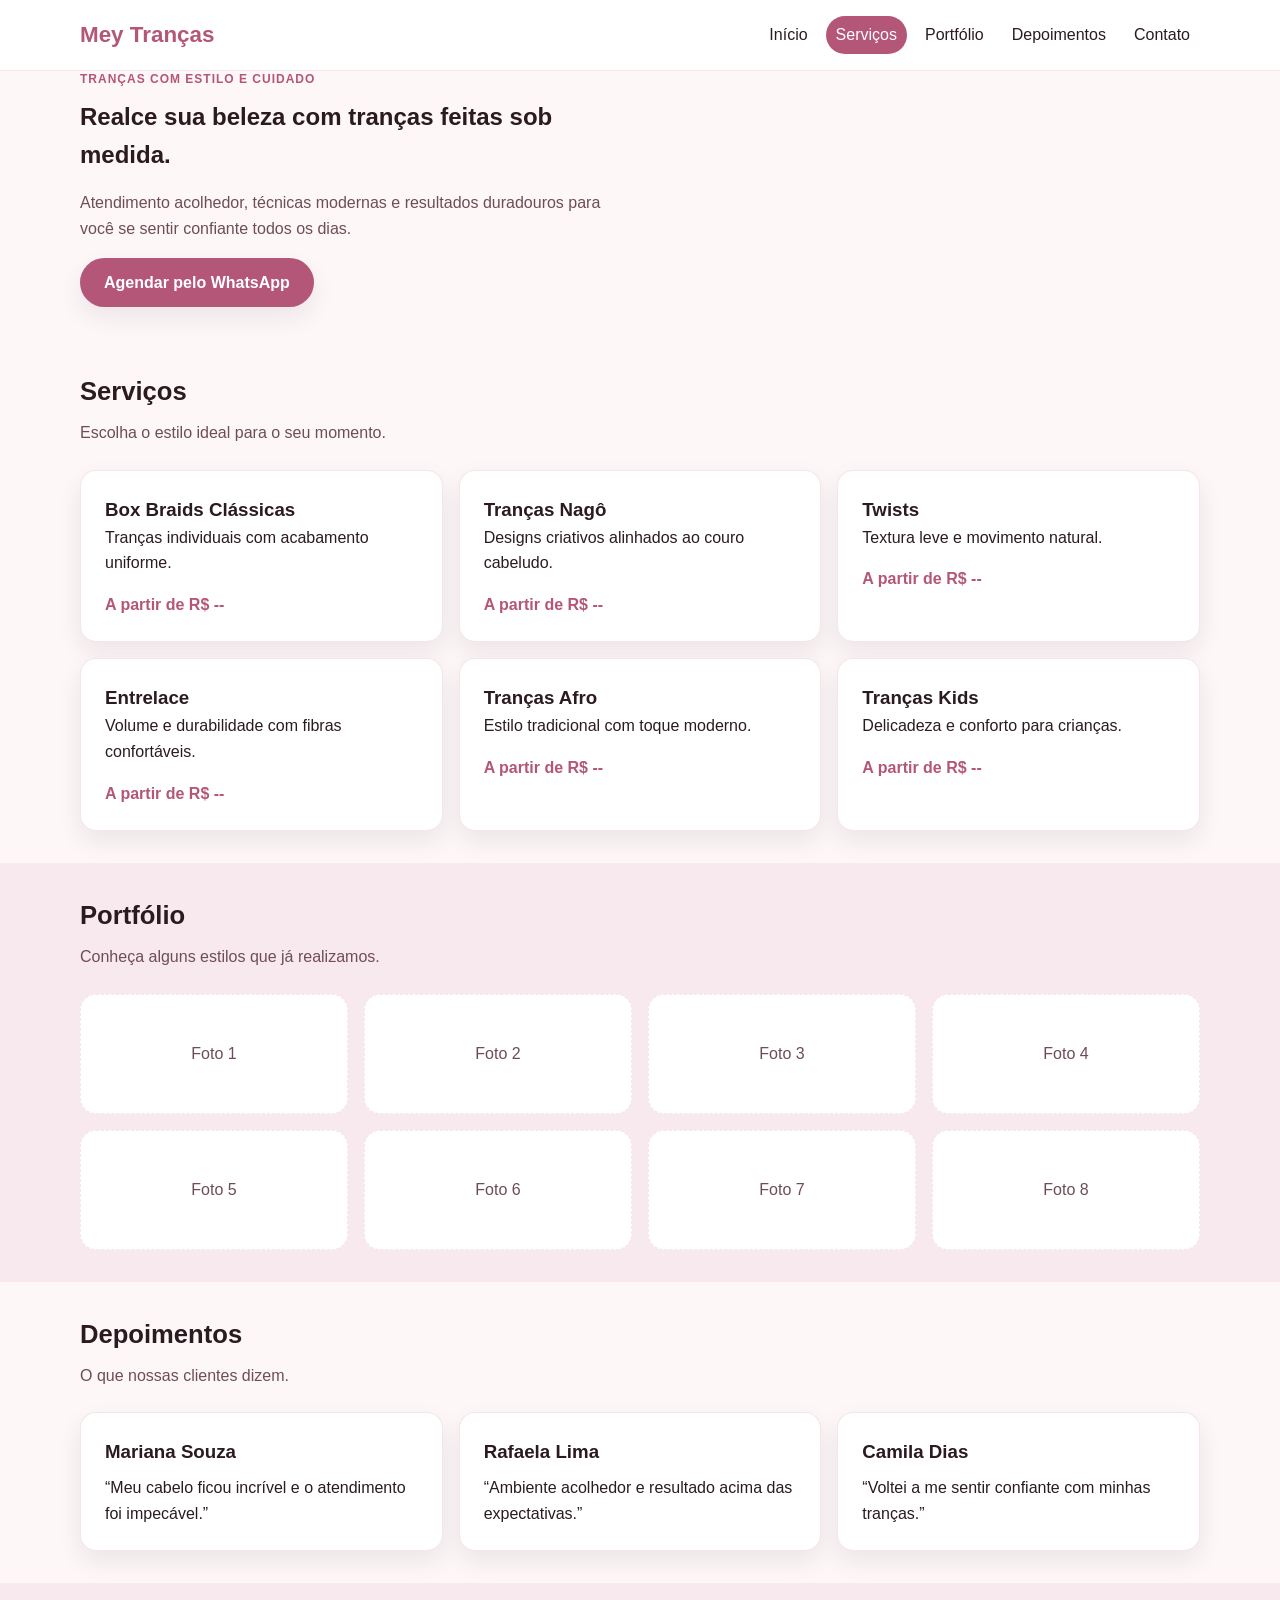
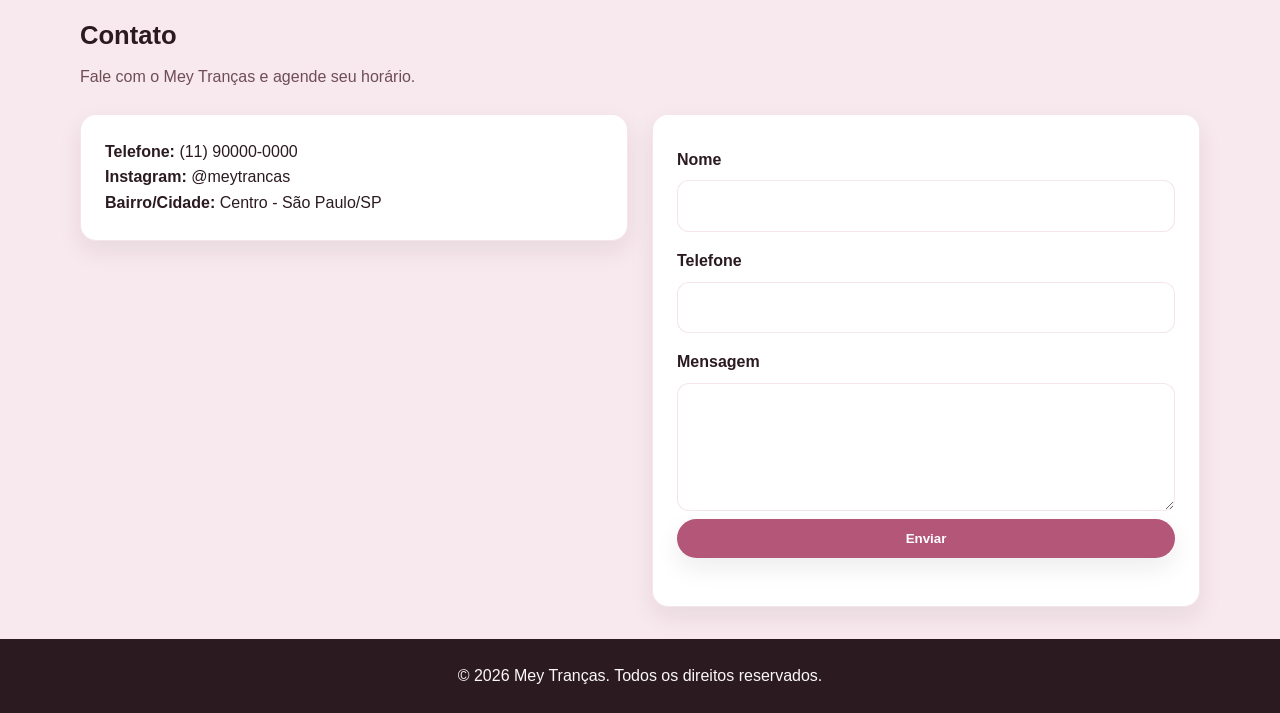
==== index.html @ cea579af "Rebuild Mey Tranças offline site structure" ====
<!DOCTYPE html>
<html lang="pt-BR">
<head>
  <meta charset="UTF-8" />
  <meta name="viewport" content="width=device-width, initial-scale=1" />
  <title>Mey Tranças | Site Institucional</title>
  <meta
    name="description"
    content="Mey Tranças - salão especializado em tranças com serviços, portfólio e contato."
  />
  <link rel="stylesheet" href="css/style.css" />
</head>
<body>
  <!-- Cabeçalho fixo com navegação principal -->
  <header class="site-header" id="topo">
    <div class="container header-content">
      <a class="logo" href="#inicio" aria-label="Mey Tranças, voltar para o início">
        Mey Tranças
      </a>
      <nav class="main-nav" aria-label="Menu principal">
        <a href="#inicio" class="nav-link">Início</a>
        <a href="#servicos" class="nav-link">Serviços</a>
        <a href="#portfolio" class="nav-link">Portfólio</a>
        <a href="#depoimentos" class="nav-link">Depoimentos</a>
        <a href="#contato" class="nav-link">Contato</a>
      </nav>
    </div>
  </header>

  <main>
    <!-- Seção hero -->
    <section id="inicio" class="section hero" aria-labelledby="titulo-hero">
      <div class="container hero-content">
        <div>
          <p class="eyebrow">Tranças com estilo e cuidado</p>
          <h1 id="titulo-hero">Realce sua beleza com tranças feitas sob medida.</h1>
          <p class="hero-text">
            Atendimento acolhedor, técnicas modernas e resultados duradouros para você se
            sentir confiante todos os dias.
          </p>
          <a class="button" href="#">Agendar pelo WhatsApp</a>
        </div>
      </div>
    </section>

    <!-- Seção serviços -->
    <section id="servicos" class="section" aria-labelledby="titulo-servicos">
      <div class="container">
        <header class="section-header">
          <h2 id="titulo-servicos">Serviços</h2>
          <p>Escolha o estilo ideal para o seu momento.</p>
        </header>
        <div class="grid cards-grid">
          <article class="card">
            <h3>Box Braids Clássicas</h3>
            <p>Tranças individuais com acabamento uniforme.</p>
            <span class="price">A partir de R$ --</span>
          </article>
          <article class="card">
            <h3>Tranças Nagô</h3>
            <p>Designs criativos alinhados ao couro cabeludo.</p>
            <span class="price">A partir de R$ --</span>
          </article>
          <article class="card">
            <h3>Twists</h3>
            <p>Textura leve e movimento natural.</p>
            <span class="price">A partir de R$ --</span>
          </article>
          <article class="card">
            <h3>Entrelace</h3>
            <p>Volume e durabilidade com fibras confortáveis.</p>
            <span class="price">A partir de R$ --</span>
          </article>
          <article class="card">
            <h3>Tranças Afro</h3>
            <p>Estilo tradicional com toque moderno.</p>
            <span class="price">A partir de R$ --</span>
          </article>
          <article class="card">
            <h3>Tranças Kids</h3>
            <p>Delicadeza e conforto para crianças.</p>
            <span class="price">A partir de R$ --</span>
          </article>
        </div>
      </div>
    </section>

    <!-- Seção portfólio -->
    <section id="portfolio" class="section section-alt" aria-labelledby="titulo-portfolio">
      <div class="container">
        <header class="section-header">
          <h2 id="titulo-portfolio">Portfólio</h2>
          <p>Conheça alguns estilos que já realizamos.</p>
        </header>
        <div class="grid portfolio-grid" aria-label="Galeria de trabalhos">
          <div class="portfolio-item">Foto 1</div>
          <div class="portfolio-item">Foto 2</div>
          <div class="portfolio-item">Foto 3</div>
          <div class="portfolio-item">Foto 4</div>
          <div class="portfolio-item">Foto 5</div>
          <div class="portfolio-item">Foto 6</div>
          <div class="portfolio-item">Foto 7</div>
          <div class="portfolio-item">Foto 8</div>
        </div>
      </div>
    </section>

    <!-- Seção depoimentos -->
    <section id="depoimentos" class="section" aria-labelledby="titulo-depoimentos">
      <div class="container">
        <header class="section-header">
          <h2 id="titulo-depoimentos">Depoimentos</h2>
          <p>O que nossas clientes dizem.</p>
        </header>
        <div class="grid testimonials-grid">
          <article class="card testimonial">
            <h3>Mariana Souza</h3>
            <p>“Meu cabelo ficou incrível e o atendimento foi impecável.”</p>
          </article>
          <article class="card testimonial">
            <h3>Rafaela Lima</h3>
            <p>“Ambiente acolhedor e resultado acima das expectativas.”</p>
          </article>
          <article class="card testimonial">
            <h3>Camila Dias</h3>
            <p>“Voltei a me sentir confiante com minhas tranças.”</p>
          </article>
        </div>
      </div>
    </section>

    <!-- Seção contato -->
    <section id="contato" class="section section-alt" aria-labelledby="titulo-contato">
      <div class="container">
        <header class="section-header">
          <h2 id="titulo-contato">Contato</h2>
          <p>Fale com o Mey Tranças e agende seu horário.</p>
        </header>
        <div class="contact-grid">
          <div class="contact-info">
            <p><strong>Telefone:</strong> (11) 90000-0000</p>
            <p><strong>Instagram:</strong> @meytrancas</p>
            <p><strong>Bairro/Cidade:</strong> Centro - São Paulo/SP</p>
          </div>
          <form class="contact-form" id="form-contato" novalidate>
            <label for="nome">Nome</label>
            <input type="text" id="nome" name="nome" required />

            <label for="telefone">Telefone</label>
            <input type="tel" id="telefone" name="telefone" required />

            <label for="mensagem">Mensagem</label>
            <textarea id="mensagem" name="mensagem" rows="4" required></textarea>

            <button class="button" type="submit">Enviar</button>
            <p class="form-feedback" id="mensagem-feedback" role="status" aria-live="polite"></p>
          </form>
        </div>
      </div>
    </section>
  </main>

  <!-- Rodapé -->
  <footer class="site-footer">
    <div class="container footer-content">
      <p>&copy; <span id="ano-atual"></span> Mey Tranças. Todos os direitos reservados.</p>
    </div>
  </footer>

  <script src="js/script.js"></script>
</body>
</html>
---- css/style.css ----
/*
  Estilos do site Mey Tranças.
  Base mobile-first, leve e fácil de manter.
*/
:root {
  --color-bg: #fdf7f8;
  --color-surface: #ffffff;
  --color-text: #2b1b20;
  --color-muted: #6e4d57;
  --color-accent: #b45678;
  --color-border: rgba(180, 86, 120, 0.15);
  --shadow-soft: 0 10px 24px rgba(43, 27, 32, 0.08);
  --radius: 16px;
  --space-1: 8px;
  --space-2: 16px;
  --space-3: 24px;
  --space-4: 32px;
}

* {
  box-sizing: border-box;
  margin: 0;
  padding: 0;
}

body {
  font-family: "Segoe UI", "Helvetica Neue", Arial, sans-serif;
  background: var(--color-bg);
  color: var(--color-text);
  line-height: 1.6;
}

a {
  color: inherit;
  text-decoration: none;
}

.container {
  width: min(1120px, 90%);
  margin: 0 auto;
}

.section {
  padding: var(--space-4) 0;
}

.section-alt {
  background: #f8e9ee;
}

.section-header {
  margin-bottom: var(--space-3);
}

.section-header h2 {
  font-size: 1.6rem;
  margin-bottom: var(--space-1);
}

.section-header p {
  color: var(--color-muted);
}

.site-header {
  position: fixed;
  top: 0;
  width: 100%;
  background: var(--color-surface);
  border-bottom: 1px solid var(--color-border);
  z-index: 10;
}

.header-content {
  display: flex;
  flex-direction: column;
  gap: var(--space-2);
  padding: var(--space-2) 0;
}

.logo {
  font-size: 1.4rem;
  font-weight: 700;
  color: var(--color-accent);
}

.main-nav {
  display: flex;
  flex-wrap: wrap;
  gap: var(--space-1);
}

.nav-link {
  padding: 6px 10px;
  border-radius: 999px;
  transition: background 0.2s ease, color 0.2s ease;
}

.nav-link:hover,
.nav-link:focus {
  background: var(--color-accent);
  color: #fff;
  outline: none;
}

.nav-link.active {
  background: var(--color-accent);
  color: #fff;
}

.hero {
  padding-top: calc(var(--space-4) * 2.2);
}

.hero-content {
  display: grid;
  gap: var(--space-3);
}

.eyebrow {
  text-transform: uppercase;
  font-weight: 600;
  letter-spacing: 1px;
  font-size: 0.75rem;
  color: var(--color-accent);
  margin-bottom: var(--space-1);
}

.hero-text {
  color: var(--color-muted);
  margin: var(--space-2) 0;
}

.button {
  display: inline-flex;
  align-items: center;
  justify-content: center;
  padding: 12px 24px;
  border-radius: 999px;
  background: var(--color-accent);
  color: #fff;
  font-weight: 600;
  border: none;
  cursor: pointer;
  box-shadow: var(--shadow-soft);
  transition: transform 0.2s ease, box-shadow 0.2s ease;
}

.button:hover,
.button:focus {
  transform: translateY(-2px);
  outline: none;
}

.grid {
  display: grid;
  gap: var(--space-2);
}

.cards-grid {
  grid-template-columns: 1fr;
}

.card {
  background: var(--color-surface);
  border-radius: var(--radius);
  padding: var(--space-3);
  box-shadow: var(--shadow-soft);
  border: 1px solid var(--color-border);
}

.price {
  display: inline-block;
  margin-top: var(--space-2);
  font-weight: 600;
  color: var(--color-accent);
}

.portfolio-grid {
  grid-template-columns: 1fr 1fr;
}

.portfolio-item {
  background: var(--color-surface);
  border-radius: var(--radius);
  padding: var(--space-3);
  border: 1px dashed var(--color-border);
  text-align: center;
  color: var(--color-muted);
  min-height: 120px;
  display: flex;
  align-items: center;
  justify-content: center;
}

.testimonials-grid {
  grid-template-columns: 1fr;
}

.testimonial h3 {
  margin-bottom: var(--space-1);
}

.contact-grid {
  display: grid;
  gap: var(--space-3);
}

.contact-info {
  background: var(--color-surface);
  border-radius: var(--radius);
  padding: var(--space-3);
  box-shadow: var(--shadow-soft);
  border: 1px solid var(--color-border);
}

.contact-form {
  display: grid;
  gap: var(--space-1);
  background: var(--color-surface);
  border-radius: var(--radius);
  padding: var(--space-3);
  box-shadow: var(--shadow-soft);
  border: 1px solid var(--color-border);
}

.contact-form label {
  font-weight: 600;
  margin-top: var(--space-1);
}

.contact-form input,
.contact-form textarea {
  padding: 12px;
  border-radius: 12px;
  border: 1px solid var(--color-border);
  font: inherit;
}

.contact-form input:focus,
.contact-form textarea:focus {
  outline: 2px solid rgba(180, 86, 120, 0.4);
  border-color: var(--color-accent);
}

.form-feedback {
  margin-top: var(--space-2);
  color: var(--color-accent);
  font-weight: 600;
}

.site-footer {
  background: #2b1b20;
  color: #fdf7f8;
  padding: var(--space-3) 0;
}

.footer-content {
  text-align: center;
}

@media (min-width: 720px) {
  .header-content {
    flex-direction: row;
    align-items: center;
    justify-content: space-between;
  }

  .cards-grid {
    grid-template-columns: repeat(2, 1fr);
  }

  .portfolio-grid {
    grid-template-columns: repeat(4, 1fr);
  }

  .testimonials-grid {
    grid-template-columns: repeat(3, 1fr);
  }

  .contact-grid {
    grid-template-columns: 1fr 1fr;
    align-items: start;
  }
}

@media (min-width: 1024px) {
  .cards-grid {
    grid-template-columns: repeat(3, 1fr);
  }

  .hero-content {
    grid-template-columns: repeat(2, 1fr);
    align-items: center;
  }
}
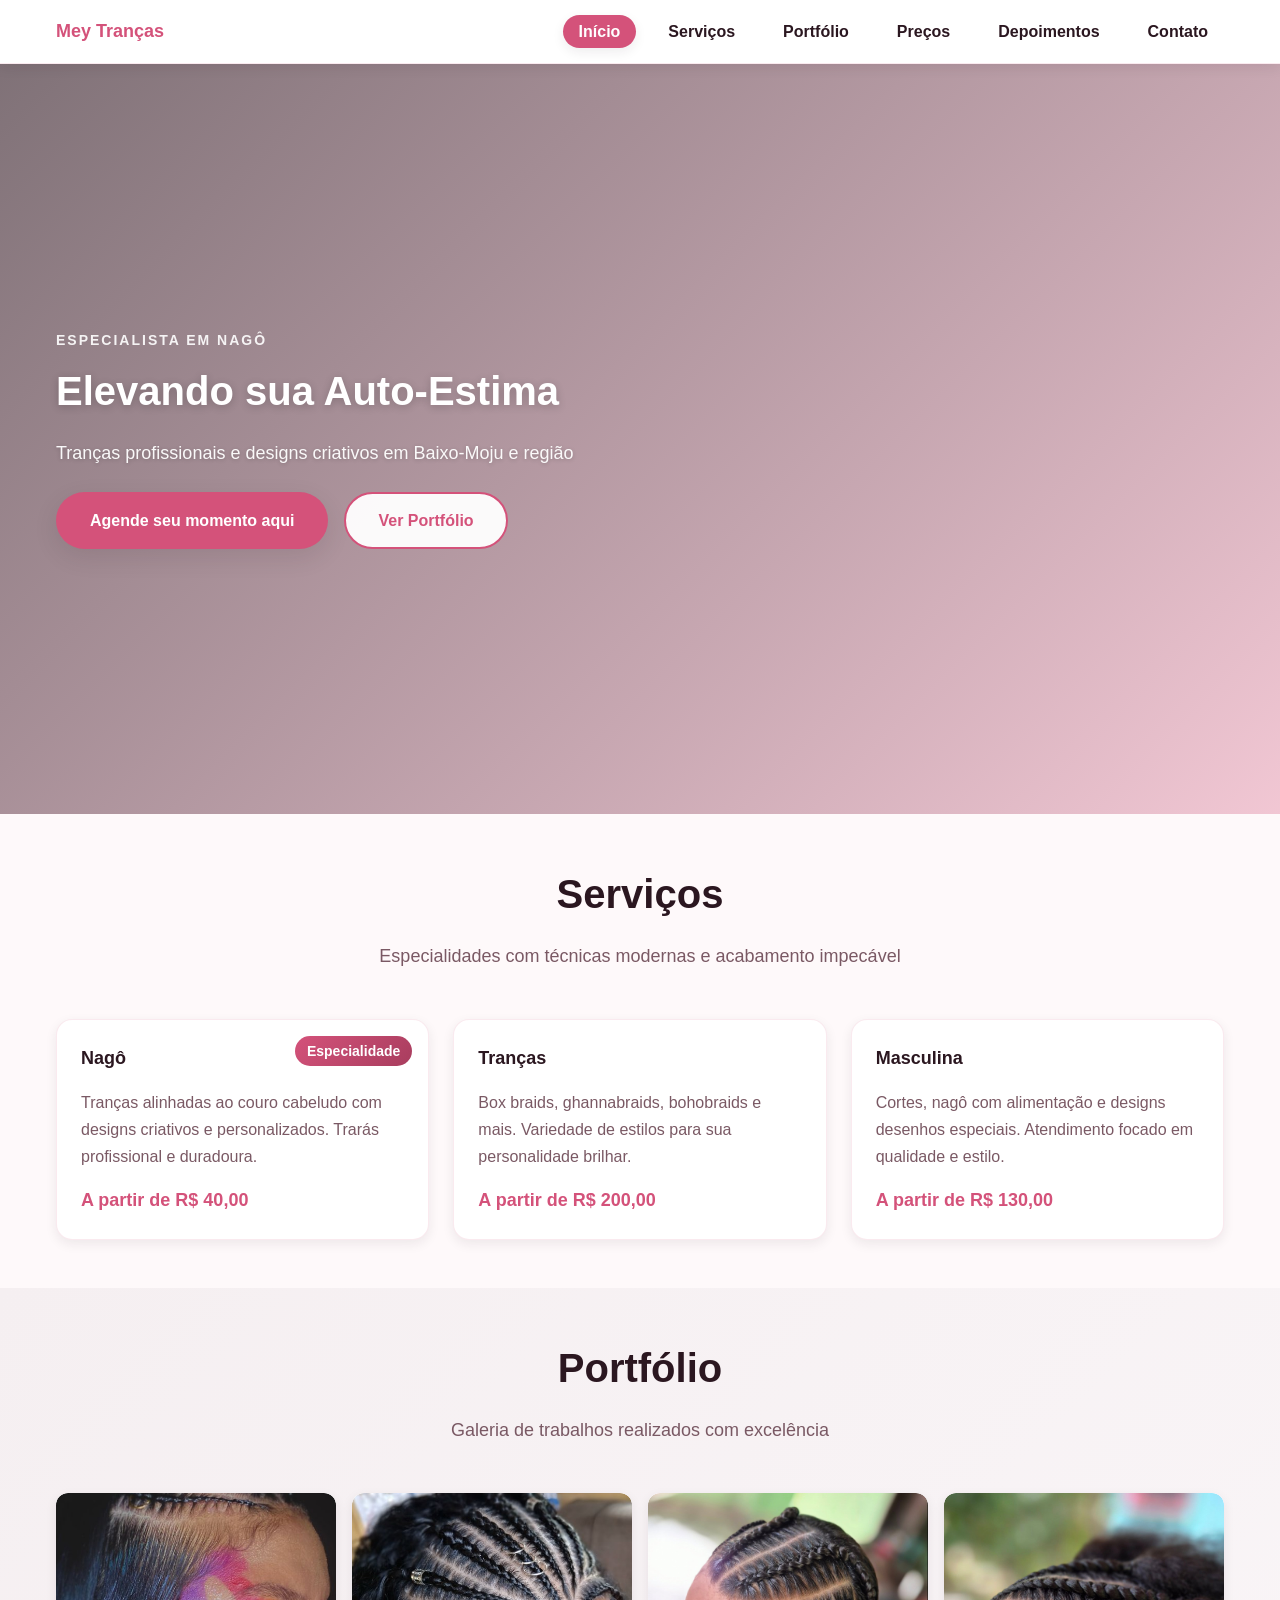
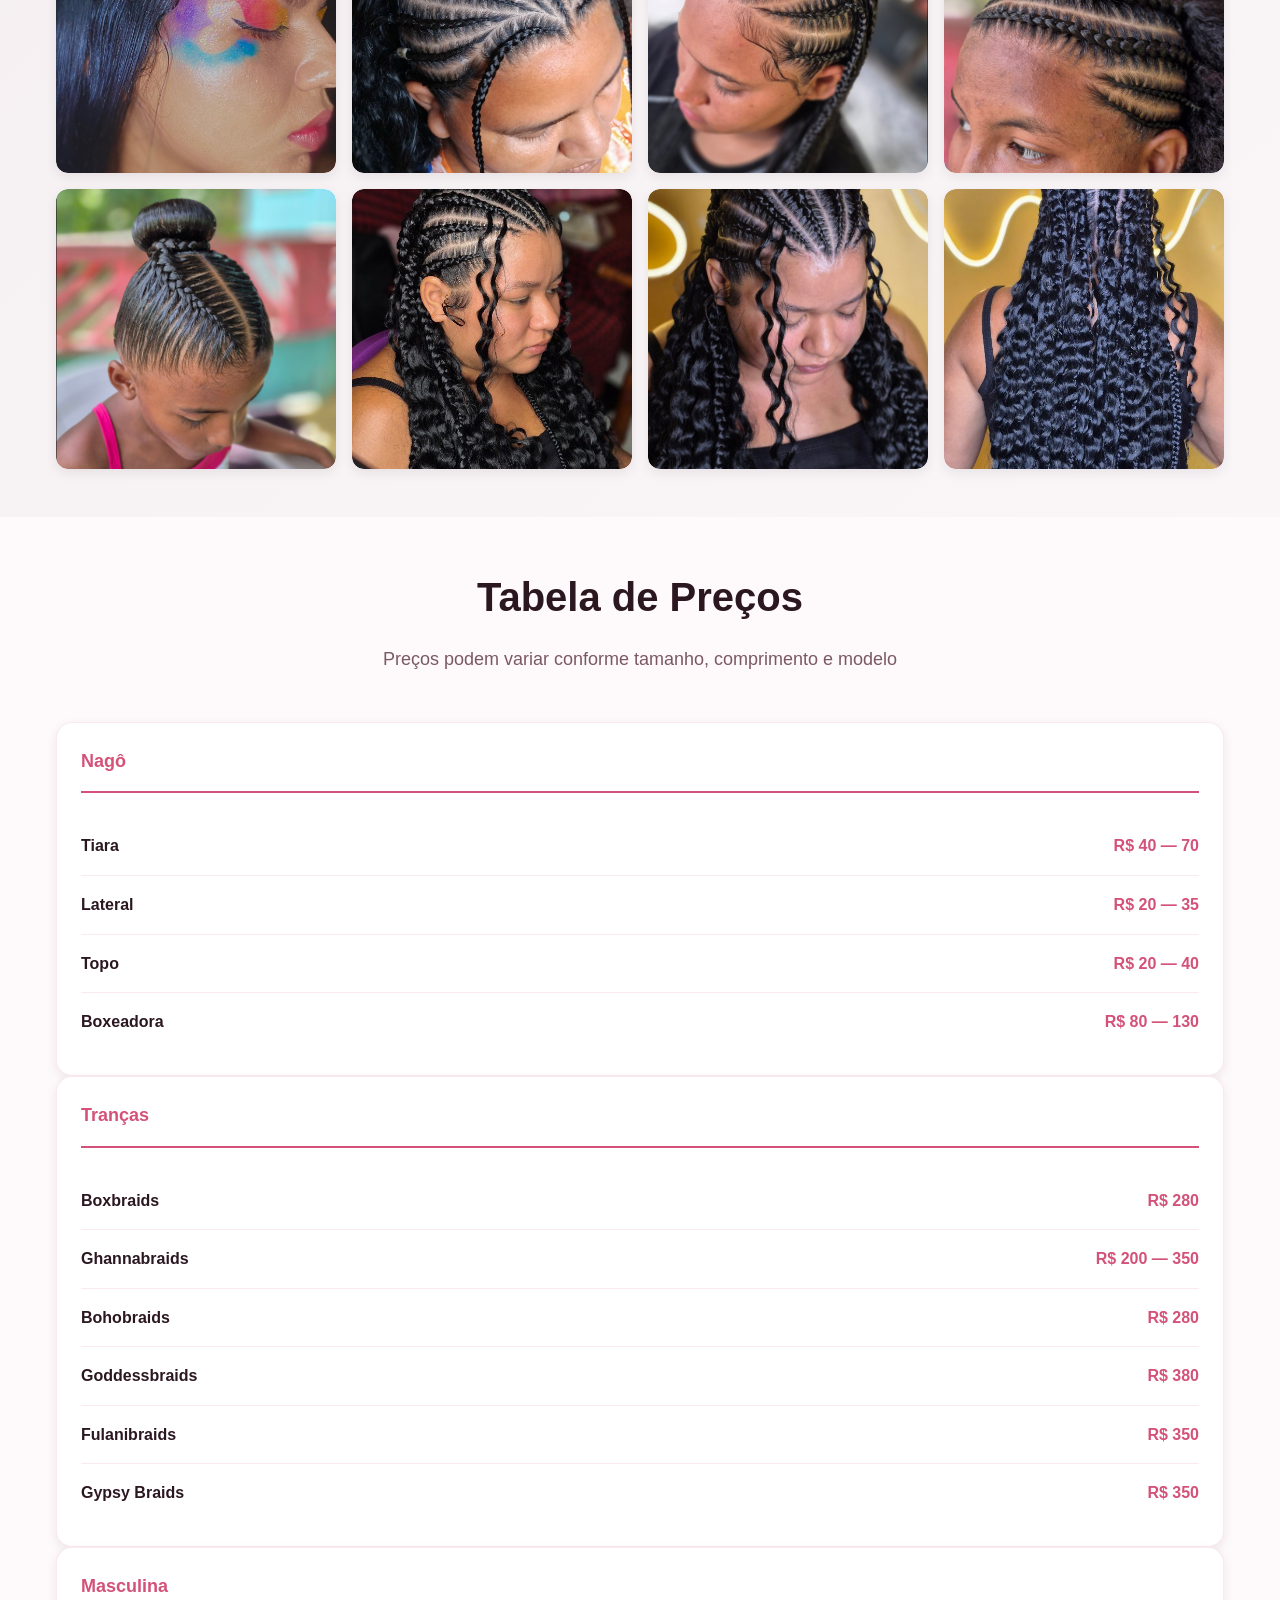
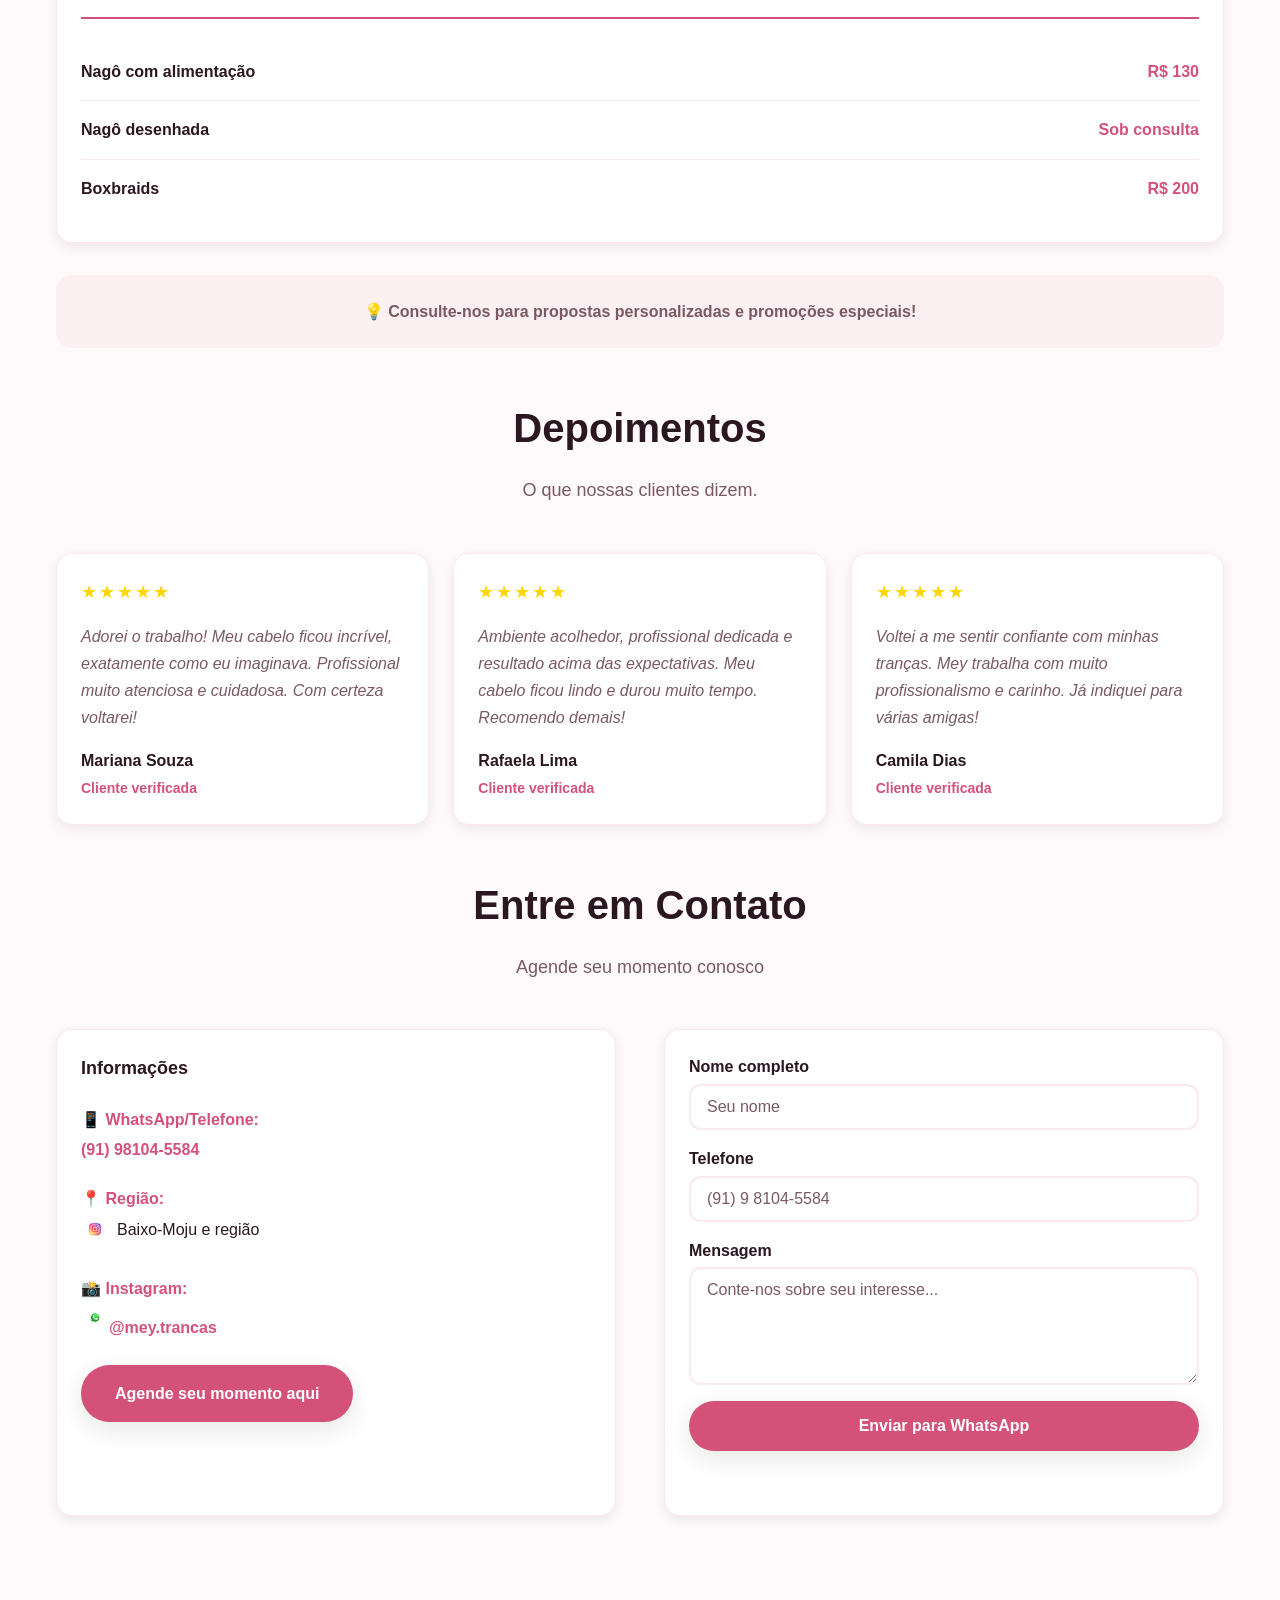
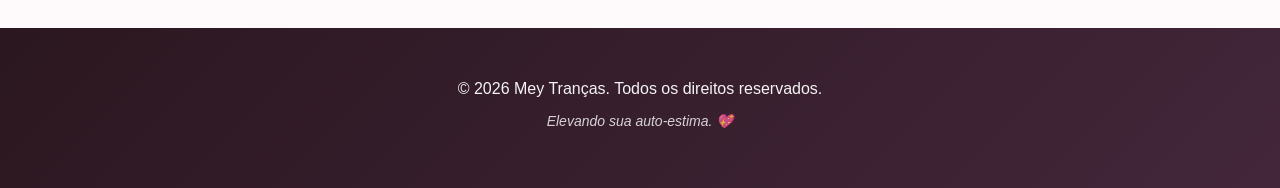
==== commit f0e52aa7: "Atualiza site com fotos do portfólio e ícones" ====
--- a/index.html
+++ b/index.html
@@ -3,24 +3,25 @@
 <head>
   <meta charset="UTF-8" />
   <meta name="viewport" content="width=device-width, initial-scale=1" />
-  <title>Mey Tranças | Site Institucional</title>
-  <meta
-    name="description"
-    content="Mey Tranças - salão especializado em tranças com serviços, portfólio e contato."
-  />
+  <meta name="description" content="Mey Tranças — Especialista em nagô. Elevando sua auto-estima com tranças profissionais em Baixo-Moju e região." />
+  <meta property="og:title" content="Mey Tranças | Especialista em Nagô" />
+  <meta property="og:description" content="Tranças profissionais e especialidade em nagô. Agende seu momento agora!" />
+  <meta property="og:type" content="website" />
+  <title>Mey Tranças | Especialista em Nagô — Elevando sua Auto-Estima</title>
   <link rel="stylesheet" href="css/style.css" />
 </head>
 <body>
-  <!-- Cabeçalho fixo com navegação principal -->
+  <!-- Header Fixo -->
   <header class="site-header" id="topo">
     <div class="container header-content">
-      <a class="logo" href="#inicio" aria-label="Mey Tranças, voltar para o início">
+      <a class="logo" href="#inicio" aria-label="Mey Tranças - Voltar para o início">
         Mey Tranças
       </a>
       <nav class="main-nav" aria-label="Menu principal">
         <a href="#inicio" class="nav-link">Início</a>
         <a href="#servicos" class="nav-link">Serviços</a>
         <a href="#portfolio" class="nav-link">Portfólio</a>
+        <a href="#precos" class="nav-link">Preços</a>
         <a href="#depoimentos" class="nav-link">Depoimentos</a>
         <a href="#contato" class="nav-link">Contato</a>
       </nav>
@@ -28,132 +29,247 @@
   </header>
 
   <main>
-    <!-- Seção hero -->
+    <!-- Hero com Background Image -->
     <section id="inicio" class="section hero" aria-labelledby="titulo-hero">
+      <div class="hero-background" style="background-image: url('assets/images/hero.jpg');"></div>
+      <div class="hero-overlay"></div>
       <div class="container hero-content">
-        <div>
-          <p class="eyebrow">Tranças com estilo e cuidado</p>
-          <h1 id="titulo-hero">Realce sua beleza com tranças feitas sob medida.</h1>
-          <p class="hero-text">
-            Atendimento acolhedor, técnicas modernas e resultados duradouros para você se
-            sentir confiante todos os dias.
-          </p>
-          <a class="button" href="#">Agendar pelo WhatsApp</a>
-        </div>
-      </div>
-    </section>
-
-    <!-- Seção serviços -->
+        <div class="hero-text-wrapper">
+          <p class="eyebrow">Especialista em Nagô</p>
+          <h1 id="titulo-hero">Elevando sua Auto-Estima</h1>
+          <p class="hero-subtitle">Tranças profissionais e designs criativos em Baixo-Moju e região</p>
+          <div class="hero-buttons">
+            <a href="https://wa.me/559181045584?text=Ol%C3%A1%21%20Quero%20agendar%20meu%20momento%20no%20Mey%20Tran%C3%A7as.%20%F0%9F%98%8A" target="_blank" rel="noopener noreferrer" class="button button-primary" aria-label="Agende seu momento via WhatsApp">
+              Agende seu momento aqui
+            </a>
+            <a href="#portfolio" class="button button-secondary">Ver Portfólio</a>
+          </div>
+        </div>
+      </div>
+    </section>
+
+    <!-- Serviços -->
     <section id="servicos" class="section" aria-labelledby="titulo-servicos">
       <div class="container">
         <header class="section-header">
           <h2 id="titulo-servicos">Serviços</h2>
-          <p>Escolha o estilo ideal para o seu momento.</p>
+          <p>Especialidades com técnicas modernas e acabamento impecável</p>
         </header>
         <div class="grid cards-grid">
-          <article class="card">
-            <h3>Box Braids Clássicas</h3>
-            <p>Tranças individuais com acabamento uniforme.</p>
-            <span class="price">A partir de R$ --</span>
-          </article>
-          <article class="card">
-            <h3>Tranças Nagô</h3>
-            <p>Designs criativos alinhados ao couro cabeludo.</p>
-            <span class="price">A partir de R$ --</span>
-          </article>
-          <article class="card">
-            <h3>Twists</h3>
-            <p>Textura leve e movimento natural.</p>
-            <span class="price">A partir de R$ --</span>
-          </article>
-          <article class="card">
-            <h3>Entrelace</h3>
-            <p>Volume e durabilidade com fibras confortáveis.</p>
-            <span class="price">A partir de R$ --</span>
-          </article>
-          <article class="card">
-            <h3>Tranças Afro</h3>
-            <p>Estilo tradicional com toque moderno.</p>
-            <span class="price">A partir de R$ --</span>
-          </article>
-          <article class="card">
-            <h3>Tranças Kids</h3>
-            <p>Delicadeza e conforto para crianças.</p>
-            <span class="price">A partir de R$ --</span>
-          </article>
-        </div>
-      </div>
-    </section>
-
-    <!-- Seção portfólio -->
+          <article class="card service-card">
+            <div class="card-badge">Especialidade</div>
+            <h3>Nagô</h3>
+            <p>Tranças alinhadas ao couro cabeludo com designs criativos e personalizados. Trarás profissional e duradoura.</p>
+            <span class="price">A partir de R$ 40,00</span>
+          </article>
+          <article class="card service-card">
+            <h3>Tranças</h3>
+            <p>Box braids, ghannabraids, bohobraids e mais. Variedade de estilos para sua personalidade brilhar.</p>
+            <span class="price">A partir de R$ 200,00</span>
+          </article>
+          <article class="card service-card">
+            <h3>Masculina</h3>
+            <p>Cortes, nagô com alimentação e designs desenhos especiais. Atendimento focado em qualidade e estilo.</p>
+            <span class="price">A partir de R$ 130,00</span>
+          </article>
+        </div>
+      </div>
+    </section>
+
+    <!-- Portfólio com Filtro -->
     <section id="portfolio" class="section section-alt" aria-labelledby="titulo-portfolio">
       <div class="container">
         <header class="section-header">
           <h2 id="titulo-portfolio">Portfólio</h2>
-          <p>Conheça alguns estilos que já realizamos.</p>
-        </header>
-        <div class="grid portfolio-grid" aria-label="Galeria de trabalhos">
-          <div class="portfolio-item">Foto 1</div>
-          <div class="portfolio-item">Foto 2</div>
-          <div class="portfolio-item">Foto 3</div>
-          <div class="portfolio-item">Foto 4</div>
-          <div class="portfolio-item">Foto 5</div>
-          <div class="portfolio-item">Foto 6</div>
-          <div class="portfolio-item">Foto 7</div>
-          <div class="portfolio-item">Foto 8</div>
-        </div>
-      </div>
-    </section>
-
-    <!-- Seção depoimentos -->
-    <section id="depoimentos" class="section" aria-labelledby="titulo-depoimentos">
+          <p>Galeria de trabalhos realizados com excelência</p>
+        </header>
+
+        <!-- Grid de Portfólio -->
+        <div class="grid portfolio-grid" id="portfolio-grid" aria-label="Galeria de trabalhos">
+          <!-- Portfolio Item 1 -->
+          <div class="portfolio-item" data-index="0">
+            <img src="assets/images/480607860_17890271214192362_7252715065130229487_n.jpg" alt="Trabalho de tranças 1" loading="lazy" />
+          </div>
+
+          <!-- Portfolio Item 2 -->
+          <div class="portfolio-item" data-index="1">
+            <img src="assets/images/525884441_17909057223192362_875440776325624270_n.jpg" alt="Trabalho de tranças 2" loading="lazy" />
+          </div>
+
+          <!-- Portfolio Item 3 -->
+          <div class="portfolio-item" data-index="2">
+            <img src="assets/images/590413708_17922507738192362_3734072226865491439_n.jpg" alt="Trabalho de tranças 3" loading="lazy" />
+          </div>
+
+          <!-- Portfolio Item 4 -->
+          <div class="portfolio-item" data-index="3">
+            <img src="assets/images/602089475_17925029436192362_1611621251330621635_n.jpg" alt="Trabalho de tranças 4" loading="lazy" />
+          </div>
+
+          <!-- Portfolio Item 5 -->
+          <div class="portfolio-item" data-index="4">
+            <img src="assets/images/604190807_17925029712192362_4786123225028658037_n.jpg" alt="Trabalho de tranças 5" loading="lazy" />
+          </div>
+
+          <!-- Portfolio Item 6 -->
+          <div class="portfolio-item" data-index="5">
+            <img src="assets/images/607266992_17925731262192362_312222817531184600_n.jpg" alt="Trabalho de tranças 6" loading="lazy" />
+          </div>
+
+          <!-- Portfolio Item 7 -->
+          <div class="portfolio-item" data-index="6">
+            <img src="assets/images/607796427_17925720816192362_4794085810728317102_n.jpg" alt="Trabalho de tranças 7" loading="lazy" />
+          </div>
+
+          <!-- Portfolio Item 8 -->
+          <div class="portfolio-item" data-index="7">
+            <img src="assets/images/610794684_17926948371192362_6266239174257714621_n.jpg" alt="Trabalho de tranças 8" loading="lazy" />
+          </div>
+        </div>
+      </div>
+    </section>
+
+    <!-- Modal Lightbox (invisível até ativar) -->
+    <div id="lightbox-modal" class="lightbox-modal" role="dialog" aria-labelledby="lightbox-title" aria-hidden="true">
+      <div class="lightbox-backdrop" aria-hidden="true"></div>
+      <div class="lightbox-content">
+        <button class="lightbox-close" aria-label="Fechar galeria"><span aria-hidden="true">×</span></button>
+        <img id="lightbox-image" src="" alt="" class="lightbox-image" />
+        <div class="lightbox-info">
+          <h3 id="lightbox-title"></h3>
+        </div>
+        <button class="lightbox-nav lightbox-prev" aria-label="Foto anterior">‹</button>
+        <button class="lightbox-nav lightbox-next" aria-label="Próxima foto">›</button>
+      </div>
+    </div>
+
+    <!-- Preços -->
+    <section id="precos" class="section" aria-labelledby="titulo-precos">
+      <div class="container">
+        <header class="section-header">
+          <h2 id="titulo-precos">Tabela de Preços</h2>
+          <p>Preços podem variar conforme tamanho, comprimento e modelo</p>
+        </header>
+
+        <div class="prices-grid">
+          <!-- Nagô -->
+          <article class="price-card">
+            <h3>Nagô</h3>
+            <ul class="price-list">
+              <li><span class="price-name">Tiara</span> <span class="price-value">R$ 40 — 70</span></li>
+              <li><span class="price-name">Lateral</span> <span class="price-value">R$ 20 — 35</span></li>
+              <li><span class="price-name">Topo</span> <span class="price-value">R$ 20 — 40</span></li>
+              <li><span class="price-name">Boxeadora</span> <span class="price-value">R$ 80 — 130</span></li>
+            </ul>
+          </article>
+
+          <!-- Tranças -->
+          <article class="price-card">
+            <h3>Tranças</h3>
+            <ul class="price-list">
+              <li><span class="price-name">Boxbraids</span> <span class="price-value">R$ 280</span></li>
+              <li><span class="price-name">Ghannabraids</span> <span class="price-value">R$ 200 — 350</span></li>
+              <li><span class="price-name">Bohobraids</span> <span class="price-value">R$ 280</span></li>
+              <li><span class="price-name">Goddessbraids</span> <span class="price-value">R$ 380</span></li>
+              <li><span class="price-name">Fulanibraids</span> <span class="price-value">R$ 350</span></li>
+              <li><span class="price-name">Gypsy Braids</span> <span class="price-value">R$ 350</span></li>
+            </ul>
+          </article>
+
+          <!-- Masculina -->
+          <article class="price-card">
+            <h3>Masculina</h3>
+            <ul class="price-list">
+              <li><span class="price-name">Nagô com alimentação</span> <span class="price-value">R$ 130</span></li>
+              <li><span class="price-name">Nagô desenhada</span> <span class="price-value">Sob consulta</span></li>
+              <li><span class="price-name">Boxbraids</span> <span class="price-value">R$ 200</span></li>
+            </ul>
+          </article>
+        </div>
+
+        <p class="price-note">💡 Consulte-nos para propostas personalizadas e promoções especiais!</p>
+      </div>
+    </section>
       <div class="container">
         <header class="section-header">
           <h2 id="titulo-depoimentos">Depoimentos</h2>
           <p>O que nossas clientes dizem.</p>
         </header>
         <div class="grid testimonials-grid">
-          <article class="card testimonial">
-            <h3>Mariana Souza</h3>
-            <p>“Meu cabelo ficou incrível e o atendimento foi impecável.”</p>
-          </article>
-          <article class="card testimonial">
-            <h3>Rafaela Lima</h3>
-            <p>“Ambiente acolhedor e resultado acima das expectativas.”</p>
-          </article>
-          <article class="card testimonial">
-            <h3>Camila Dias</h3>
-            <p>“Voltei a me sentir confiante com minhas tranças.”</p>
-          </article>
-        </div>
-      </div>
-    </section>
-
-    <!-- Seção contato -->
-    <section id="contato" class="section section-alt" aria-labelledby="titulo-contato">
-      <div class="container">
-        <header class="section-header">
-          <h2 id="titulo-contato">Contato</h2>
-          <p>Fale com o Mey Tranças e agende seu horário.</p>
-        </header>
+          <article class="card testimonial-card">
+            <div class="testimonial-stars">★★★★★</div>
+            <p class="testimonial-text">Adorei o trabalho! Meu cabelo ficou incrível, exatamente como eu imaginava. Profissional muito atenciosa e cuidadosa. Com certeza voltarei!</p>
+            <div class="testimonial-author">
+              <strong>Mariana Souza</strong>
+              <span>Cliente verificada</span>
+            </div>
+          </article>
+          <article class="card testimonial-card">
+            <div class="testimonial-stars">★★★★★</div>
+            <p class="testimonial-text">Ambiente acolhedor, profissional dedicada e resultado acima das expectativas. Meu cabelo ficou lindo e durou muito tempo. Recomendo demais!</p>
+            <div class="testimonial-author">
+              <strong>Rafaela Lima</strong>
+              <span>Cliente verificada</span>
+            </div>
+          </article>
+          <article class="card testimonial-card">
+            <div class="testimonial-stars">★★★★★</div>
+            <p class="testimonial-text">Voltei a me sentir confiante com minhas tranças. Mey trabalha com muito profissionalismo e carinho. Já indiquei para várias amigas!</p>
+            <div class="testimonial-author">
+              <strong>Camila Dias</strong>
+              <span>Cliente verificada</span>
+            </div>
+          </article>
+        </div>
+      </div>
+    </section>
+
+    <!-- Contato -->
+    <section id="contato" class="section" aria-labelledby="titulo-contato">
+      <div class="container">
+        <header class="section-header">
+          <h2 id="titulo-contato">Entre em Contato</h2>
+          <p>Agende seu momento conosco</p>
+        </header>
+
         <div class="contact-grid">
-          <div class="contact-info">
-            <p><strong>Telefone:</strong> (11) 90000-0000</p>
-            <p><strong>Instagram:</strong> @meytrancas</p>
-            <p><strong>Bairro/Cidade:</strong> Centro - São Paulo/SP</p>
-          </div>
+          <div class="contact-info-box">
+            <h3>Informações</h3>
+            <div class="contact-item">
+              <strong>📱 WhatsApp/Telefone:</strong>
+              <p><a href="tel:+559181045584">(91) 98104-5584</a></p>
+            </div>
+            <div class="contact-item">
+              <strong>📍 Região:</strong>
+              <p class="contact-meta"><img src="assets/icons/ChatGPT Image 27 de jan. de 2026, 18_49_28.png" alt="Localização" class="icon">Baixo-Moju e região</p>
+            </div>
+            <div class="contact-item">
+              <strong>📸 Instagram:</strong>
+              <p class="contact-meta"><a href="https://instagram.com/mey.trancas" target="_blank" rel="noopener noreferrer"><img src="assets/icons/ChatGPT Image 27 de jan. de 2026, 18_48_02.png" alt="Instagram @mey.trancas" class="icon">@mey.trancas</a></p>
+            </div>
+            <a href="https://wa.me/559181045584?text=Ol%C3%A1%21%20Quero%20agendar%20meu%20momento%20no%20Mey%20Tran%C3%A7as.%20%F0%9F%98%8A" target="_blank" rel="noopener noreferrer" class="button button-primary" style="margin-top: var(--space-3);">
+              Agende seu momento aqui
+            </a>
+          </div>
+
           <form class="contact-form" id="form-contato" novalidate>
-            <label for="nome">Nome</label>
-            <input type="text" id="nome" name="nome" required />
-
-            <label for="telefone">Telefone</label>
-            <input type="tel" id="telefone" name="telefone" required />
-
-            <label for="mensagem">Mensagem</label>
-            <textarea id="mensagem" name="mensagem" rows="4" required></textarea>
-
-            <button class="button" type="submit">Enviar</button>
-            <p class="form-feedback" id="mensagem-feedback" role="status" aria-live="polite"></p>
+            <div class="form-group">
+              <label for="nome">Nome completo</label>
+              <input type="text" id="nome" name="nome" placeholder="Seu nome" required aria-required="true" />
+            </div>
+
+            <div class="form-group">
+              <label for="telefone">Telefone</label>
+              <input type="tel" id="telefone" name="telefone" placeholder="(91) 9 8104-5584" required aria-required="true" />
+            </div>
+
+            <div class="form-group">
+              <label for="mensagem">Mensagem</label>
+              <textarea id="mensagem" name="mensagem" placeholder="Conte-nos sobre seu interesse..." rows="5" required aria-required="true"></textarea>
+            </div>
+
+            <button class="button button-primary" type="submit">Enviar para WhatsApp</button>
+            <p class="form-feedback" id="mensagem-feedback" role="status" aria-live="polite" aria-atomic="true"></p>
           </form>
         </div>
       </div>
@@ -164,6 +280,7 @@
   <footer class="site-footer">
     <div class="container footer-content">
       <p>&copy; <span id="ano-atual"></span> Mey Tranças. Todos os direitos reservados.</p>
+      <p class="footer-tagline">Elevando sua auto-estima. 💖</p>
     </div>
   </footer>
 
--- a/css/style.css
+++ b/css/style.css
@@ -1,32 +1,96 @@
 /*
-  Estilos do site Mey Tranças.
-  Base mobile-first, leve e fácil de manter.
+  ══════════════════════════════════════════════════════════════
+  MEY TRANÇAS - Site Profissional e Moderno
+  CSS Mobile-First, Acessível, Sem CDN, 100% Offline
+  ══════════════════════════════════════════════════════════════
 */
+
+/* ─────────────────────────────────────────────────────────────
+   DESIGN TOKENS & VARIÁVEIS
+   ───────────────────────────────────────────────────────────── */
 :root {
-  --color-bg: #fdf7f8;
+  /* Paleta Feminina Elegante */
+  --color-primary: #d4527a;
+  --color-primary-dark: #a83d5e;
+  --color-primary-light: #e8a1b9;
+  
+  --color-bg: #fef9fa;
   --color-surface: #ffffff;
-  --color-text: #2b1b20;
-  --color-muted: #6e4d57;
-  --color-accent: #b45678;
-  --color-border: rgba(180, 86, 120, 0.15);
-  --shadow-soft: 0 10px 24px rgba(43, 27, 32, 0.08);
-  --radius: 16px;
-  --space-1: 8px;
-  --space-2: 16px;
-  --space-3: 24px;
-  --space-4: 32px;
-}
-
+  --color-text: #2b1720;
+  --color-text-muted: #7a5964;
+  --color-border: rgba(212, 82, 122, 0.12);
+  --color-success: #4caf50;
+  --color-error: #e53935;
+
+  /* Sombras premium */
+  --shadow-xs: 0 2px 8px rgba(43, 23, 32, 0.06);
+  --shadow-sm: 0 4px 12px rgba(43, 23, 32, 0.08);
+  --shadow-md: 0 8px 24px rgba(43, 23, 32, 0.1);
+  --shadow-lg: 0 12px 40px rgba(212, 82, 122, 0.15);
+  --shadow-xl: 0 20px 60px rgba(43, 23, 32, 0.15);
+
+  /* Espaçamento */
+  --space-xs: 4px;
+  --space-sm: 8px;
+  --space-md: 16px;
+  --space-lg: 24px;
+  --space-xl: 32px;
+  --space-2xl: 48px;
+  --space-3xl: 64px;
+
+  /* Tipografia */
+  --font-family: -apple-system, BlinkMacSystemFont, "Segoe UI", "Helvetica Neue", Arial, sans-serif;
+  --font-size-base: 16px;
+  --font-size-sm: 14px;
+  --font-size-lg: 18px;
+  --font-size-xl: 24px;
+  --font-size-2xl: 32px;
+  --font-size-3xl: 40px;
+
+  /* Raio de borda */
+  --radius-sm: 8px;
+  --radius-md: 12px;
+  --radius-lg: 16px;
+  --radius-xl: 24px;
+  --radius-full: 999px;
+
+  /* Transições */
+  --transition-fast: 150ms ease-out;
+  --transition-base: 250ms ease-out;
+  --transition-slow: 350ms ease-out;
+
+  /* Layout */
+  --container-max: 1200px;
+  --header-height: 64px;
+}
+
+/* Respeitar preferência de redução de movimento */
+@media (prefers-reduced-motion: reduce) {
+  * {
+    animation-duration: 0.01ms !important;
+    animation-iteration-count: 1 !important;
+    transition-duration: 0.01ms !important;
+  }
+}
+
+/* ─────────────────────────────────────────────────────────────
+   RESET & BASE
+   ───────────────────────────────────────────────────────────── */
 * {
-  box-sizing: border-box;
   margin: 0;
   padding: 0;
+  box-sizing: border-box;
+}
+
+html {
+  scroll-behavior: smooth;
 }
 
 body {
-  font-family: "Segoe UI", "Helvetica Neue", Arial, sans-serif;
+  font-family: var(--font-family);
+  font-size: var(--font-size-base);
+  color: var(--color-text);
   background: var(--color-bg);
-  color: var(--color-text);
   line-height: 1.6;
 }
 
@@ -35,234 +99,774 @@
   text-decoration: none;
 }
 
+img {
+  max-width: 100%;
+  height: auto;
+  display: block;
+}
+
+button {
+  font-family: inherit;
+  cursor: pointer;
+  border: none;
+}
+
+/* Foco visível acessível */
+:focus-visible {
+  outline: 2px solid var(--color-primary);
+  outline-offset: 2px;
+}
+
+button:focus-visible,
+a:focus-visible {
+  outline: 2px solid var(--color-primary);
+  outline-offset: 2px;
+}
+
+/* ─────────────────────────────────────────────────────────────
+   CONTAINER & LAYOUT
+   ───────────────────────────────────────────────────────────── */
 .container {
-  width: min(1120px, 90%);
+  width: 100%;
+  max-width: var(--container-max);
   margin: 0 auto;
+  padding: 0 var(--space-md);
 }
 
 .section {
-  padding: var(--space-4) 0;
+  padding: var(--space-2xl) 0;
 }
 
 .section-alt {
-  background: #f8e9ee;
-}
-
-.section-header {
-  margin-bottom: var(--space-3);
-}
-
-.section-header h2 {
-  font-size: 1.6rem;
-  margin-bottom: var(--space-1);
-}
-
-.section-header p {
-  color: var(--color-muted);
-}
-
+  background: linear-gradient(135deg, #f5eff1 0%, #faf6f8 100%);
+}
+
+/* ─────────────────────────────────────────────────────────────
+   HEADER FIXO (PREMIUM)
+   ───────────────────────────────────────────────────────────── */
 .site-header {
   position: fixed;
   top: 0;
   width: 100%;
-  background: var(--color-surface);
+  height: var(--header-height);
+  background: rgba(255, 255, 255, 0.95);
+  backdrop-filter: blur(12px);
+  -webkit-backdrop-filter: blur(12px);
   border-bottom: 1px solid var(--color-border);
-  z-index: 10;
+  z-index: 100;
+  box-shadow: var(--shadow-sm);
 }
 
 .header-content {
   display: flex;
-  flex-direction: column;
-  gap: var(--space-2);
-  padding: var(--space-2) 0;
+  align-items: center;
+  justify-content: space-between;
+  height: 100%;
+  gap: var(--space-lg);
 }
 
 .logo {
-  font-size: 1.4rem;
-  font-weight: 700;
-  color: var(--color-accent);
+  font-size: var(--font-size-lg);
+  font-weight: 700;
+  color: var(--color-primary);
+  white-space: nowrap;
+  transition: transform var(--transition-base);
+}
+
+.logo:hover {
+  transform: scale(1.05);
 }
 
 .main-nav {
   display: flex;
+  gap: var(--space-sm);
   flex-wrap: wrap;
-  gap: var(--space-1);
 }
 
 .nav-link {
-  padding: 6px 10px;
-  border-radius: 999px;
-  transition: background 0.2s ease, color 0.2s ease;
-}
-
-.nav-link:hover,
-.nav-link:focus {
-  background: var(--color-accent);
-  color: #fff;
-  outline: none;
+  display: inline-block;
+  padding: var(--space-xs) var(--space-md);
+  border-radius: var(--radius-full);
+  font-size: var(--font-size-sm);
+  font-weight: 600;
+  color: var(--color-text);
+  transition: all var(--transition-base);
+  position: relative;
+}
+
+.nav-link:hover {
+  background: rgba(212, 82, 122, 0.1);
+  color: var(--color-primary);
 }
 
 .nav-link.active {
-  background: var(--color-accent);
-  color: #fff;
-}
-
+  background: var(--color-primary);
+  color: white;
+  box-shadow: var(--shadow-sm);
+}
+
+/* ─────────────────────────────────────────────────────────────
+   HERO COM BACKGROUND IMAGE
+   ───────────────────────────────────────────────────────────── */
 .hero {
-  padding-top: calc(var(--space-4) * 2.2);
+  margin-top: var(--header-height);
+  position: relative;
+  min-height: 600px;
+  display: flex;
+  align-items: center;
+  overflow: hidden;
+}
+
+.hero-background {
+  position: absolute;
+  top: 0;
+  left: 0;
+  width: 100%;
+  height: 100%;
+  background-size: cover;
+  background-position: center;
+  background-repeat: no-repeat;
+  z-index: 0;
+}
+
+.hero-overlay {
+  position: absolute;
+  top: 0;
+  left: 0;
+  width: 100%;
+  height: 100%;
+  background: linear-gradient(135deg, rgba(43, 23, 32, 0.6) 0%, rgba(212, 82, 122, 0.3) 100%);
+  z-index: 1;
 }
 
 .hero-content {
-  display: grid;
-  gap: var(--space-3);
+  position: relative;
+  z-index: 2;
+  color: white;
+}
+
+.hero-text-wrapper {
+  max-width: 600px;
 }
 
 .eyebrow {
+  display: block;
+  font-size: var(--font-size-sm);
+  font-weight: 700;
+  letter-spacing: 2px;
   text-transform: uppercase;
-  font-weight: 600;
-  letter-spacing: 1px;
-  font-size: 0.75rem;
-  color: var(--color-accent);
-  margin-bottom: var(--space-1);
-}
-
-.hero-text {
-  color: var(--color-muted);
-  margin: var(--space-2) 0;
-}
-
+  color: rgba(255, 255, 255, 0.9);
+  margin-bottom: var(--space-md);
+}
+
+.hero h1 {
+  font-size: var(--font-size-3xl);
+  font-weight: 700;
+  line-height: 1.2;
+  margin-bottom: var(--space-lg);
+  text-shadow: 0 2px 8px rgba(0, 0, 0, 0.2);
+}
+
+.hero-subtitle {
+  font-size: var(--font-size-lg);
+  margin-bottom: var(--space-lg);
+  color: rgba(255, 255, 255, 0.95);
+  text-shadow: 0 1px 4px rgba(0, 0, 0, 0.2);
+}
+
+.hero-buttons {
+  display: flex;
+  gap: var(--space-md);
+  flex-wrap: wrap;
+}
+
+/* ─────────────────────────────────────────────────────────────
+   BOTÕES (PRIMÁRIO E SECUNDÁRIO)
+   ───────────────────────────────────────────────────────────── */
 .button {
   display: inline-flex;
   align-items: center;
   justify-content: center;
-  padding: 12px 24px;
-  border-radius: 999px;
-  background: var(--color-accent);
-  color: #fff;
-  font-weight: 600;
-  border: none;
+  gap: var(--space-sm);
+  padding: 14px 32px;
+  border-radius: var(--radius-full);
+  font-size: var(--font-size-base);
+  font-weight: 700;
+  border: 2px solid transparent;
+  transition: all var(--transition-base);
   cursor: pointer;
-  box-shadow: var(--shadow-soft);
-  transition: transform 0.2s ease, box-shadow 0.2s ease;
-}
-
-.button:hover,
-.button:focus {
+  white-space: nowrap;
+}
+
+.button-primary {
+  background: var(--color-primary);
+  color: white;
+  box-shadow: var(--shadow-md);
+}
+
+.button-primary:hover {
+  background: var(--color-primary-dark);
+  box-shadow: var(--shadow-lg);
   transform: translateY(-2px);
-  outline: none;
-}
-
+}
+
+.button-primary:active {
+  transform: translateY(0);
+}
+
+.button-secondary {
+  background: rgba(255, 255, 255, 0.95);
+  color: var(--color-primary);
+  border: 2px solid var(--color-primary);
+}
+
+.button-secondary:hover {
+  background: white;
+  box-shadow: var(--shadow-md);
+}
+
+/* ─────────────────────────────────────────────────────────────
+   SECTION HEADERS
+   ───────────────────────────────────────────────────────────── */
+.section-header {
+  text-align: center;
+  margin-bottom: var(--space-2xl);
+}
+
+.section-header h2 {
+  font-size: var(--font-size-2xl);
+  font-weight: 700;
+  margin-bottom: var(--space-md);
+  color: var(--color-text);
+}
+
+.section-header p {
+  font-size: var(--font-size-lg);
+  color: var(--color-text-muted);
+}
+
+/* ─────────────────────────────────────────────────────────────
+   GRID SYSTEM
+   ───────────────────────────────────────────────────────────── */
 .grid {
   display: grid;
-  gap: var(--space-2);
+  gap: var(--space-lg);
 }
 
 .cards-grid {
   grid-template-columns: 1fr;
 }
 
+.portfolio-grid {
+  grid-template-columns: repeat(auto-fit, minmax(250px, 1fr));
+  gap: var(--space-md);
+}
+
+.testimonials-grid {
+  grid-template-columns: 1fr;
+}
+
+.prices-grid {
+  grid-template-columns: 1fr;
+  gap: var(--space-lg);
+}
+
+/* ─────────────────────────────────────────────────────────────
+   CARDS (SERVIÇOS)
+   ───────────────────────────────────────────────────────────── */
 .card {
   background: var(--color-surface);
-  border-radius: var(--radius);
-  padding: var(--space-3);
-  box-shadow: var(--shadow-soft);
+  border-radius: var(--radius-lg);
+  padding: var(--space-lg);
   border: 1px solid var(--color-border);
+  box-shadow: var(--shadow-sm);
+  transition: all var(--transition-base);
+}
+
+.card:hover {
+  box-shadow: var(--shadow-md);
+  transform: translateY(-4px);
+  border-color: var(--color-primary);
+}
+
+.card h3 {
+  font-size: var(--font-size-lg);
+  margin-bottom: var(--space-md);
+  color: var(--color-text);
+}
+
+.card p {
+  color: var(--color-text-muted);
+  line-height: 1.7;
+  margin-bottom: var(--space-md);
+}
+
+.service-card {
+  position: relative;
+}
+
+.card-badge {
+  display: inline-block;
+  position: absolute;
+  top: var(--space-md);
+  right: var(--space-md);
+  background: linear-gradient(135deg, var(--color-primary) 0%, var(--color-primary-dark) 100%);
+  color: white;
+  padding: 4px 12px;
+  border-radius: var(--radius-full);
+  font-size: var(--font-size-sm);
+  font-weight: 700;
 }
 
 .price {
-  display: inline-block;
-  margin-top: var(--space-2);
-  font-weight: 600;
-  color: var(--color-accent);
-}
-
-.portfolio-grid {
-  grid-template-columns: 1fr 1fr;
-}
-
+  display: block;
+  font-size: var(--font-size-lg);
+  font-weight: 700;
+  color: var(--color-primary);
+}
+
+/* ─────────────────────────────────────────────────────────────
+   PORTFÓLIO COM FILTRO
+   ───────────────────────────────────────────────────────────── */
+
+/* Portfolio Items */
 .portfolio-item {
+  position: relative;
+  border-radius: var(--radius-md);
+  overflow: hidden;
+  aspect-ratio: 1;
   background: var(--color-surface);
-  border-radius: var(--radius);
-  padding: var(--space-3);
-  border: 1px dashed var(--color-border);
-  text-align: center;
-  color: var(--color-muted);
-  min-height: 120px;
+  box-shadow: var(--shadow-sm);
+  transition: all var(--transition-base);
+  cursor: pointer;
   display: flex;
   align-items: center;
   justify-content: center;
-}
-
-.testimonials-grid {
-  grid-template-columns: 1fr;
-}
-
-.testimonial h3 {
-  margin-bottom: var(--space-1);
-}
-
+  animation: fadeIn var(--transition-base) ease-out;
+}
+
+.portfolio-item.hidden {
+  display: none;
+}
+
+@keyframes fadeIn {
+  from {
+    opacity: 0;
+    transform: translateY(8px);
+  }
+  to {
+    opacity: 1;
+    transform: translateY(0);
+  }
+}
+
+.portfolio-item:hover {
+  box-shadow: var(--shadow-lg);
+  transform: translateY(-4px);
+}
+
+.portfolio-item img {
+  width: 100%;
+  height: 100%;
+  object-fit: cover;
+  display: block;
+  border-radius: var(--radius-md);
+}
+
+.portfolio-item:hover img {
+  transform: scale(1.05);
+}
+
+/* ─────────────────────────────────────────────────────────────
+   LIGHTBOX MODAL
+   ───────────────────────────────────────────────────────────── */
+.lightbox-modal {
+  position: fixed;
+  top: 0;
+  left: 0;
+  width: 100%;
+  height: 100%;
+  z-index: 1000;
+  display: none;
+  align-items: center;
+  justify-content: center;
+}
+
+.lightbox-modal[aria-hidden="false"] {
+  display: flex;
+}
+
+.lightbox-backdrop {
+  position: absolute;
+  top: 0;
+  left: 0;
+  width: 100%;
+  height: 100%;
+  background: rgba(0, 0, 0, 0.9);
+  animation: fadeIn var(--transition-base);
+}
+
+.lightbox-content {
+  position: relative;
+  z-index: 1001;
+  max-width: 90vw;
+  max-height: 90vh;
+  background: white;
+  border-radius: var(--radius-lg);
+  overflow: hidden;
+  display: flex;
+  flex-direction: column;
+  animation: slideUp var(--transition-base);
+}
+
+@keyframes fadeIn {
+  from { opacity: 0; }
+  to { opacity: 1; }
+}
+
+@keyframes slideUp {
+  from {
+    opacity: 0;
+    transform: translateY(40px);
+  }
+  to {
+    opacity: 1;
+    transform: translateY(0);
+  }
+}
+
+.lightbox-image {
+  max-width: 100%;
+  max-height: 70vh;
+  object-fit: contain;
+}
+
+.lightbox-info {
+  padding: var(--space-lg);
+  background: white;
+  text-align: center;
+}
+
+.lightbox-info h3 {
+  color: var(--color-text);
+}
+
+.lightbox-close {
+  position: absolute;
+  top: var(--space-md);
+  right: var(--space-md);
+  width: 44px;
+  height: 44px;
+  background: rgba(0, 0, 0, 0.6);
+  color: white;
+  border: none;
+  border-radius: 50%;
+  font-size: 28px;
+  display: flex;
+  align-items: center;
+  justify-content: center;
+  z-index: 1002;
+  transition: all var(--transition-base);
+}
+
+.lightbox-close:hover {
+  background: rgba(0, 0, 0, 0.8);
+}
+
+.lightbox-nav {
+  position: absolute;
+  top: 50%;
+  transform: translateY(-50%);
+  width: 44px;
+  height: 44px;
+  background: rgba(212, 82, 122, 0.8);
+  color: white;
+  border: none;
+  border-radius: 50%;
+  font-size: 24px;
+  display: flex;
+  align-items: center;
+  justify-content: center;
+  z-index: 1002;
+  transition: all var(--transition-base);
+}
+
+.lightbox-nav:hover {
+  background: var(--color-primary);
+}
+
+.lightbox-prev {
+  left: var(--space-md);
+}
+
+.lightbox-next {
+  right: var(--space-md);
+}
+
+/* ─────────────────────────────────────────────────────────────
+   PREÇOS (TABELAS PREMIUM)
+   ───────────────────────────────────────────────────────────── */
+.price-card {
+  background: var(--color-surface);
+  border-radius: var(--radius-lg);
+  padding: var(--space-lg);
+  border: 1px solid var(--color-border);
+  box-shadow: var(--shadow-sm);
+  transition: all var(--transition-base);
+}
+
+.price-card:hover {
+  box-shadow: var(--shadow-md);
+  border-color: var(--color-primary);
+}
+
+.price-card h3 {
+  font-size: var(--font-size-lg);
+  margin-bottom: var(--space-lg);
+  color: var(--color-primary);
+  border-bottom: 2px solid var(--color-primary);
+  padding-bottom: var(--space-md);
+}
+
+.price-list {
+  list-style: none;
+}
+
+.price-list li {
+  display: flex;
+  justify-content: space-between;
+  padding: var(--space-md) 0;
+  border-bottom: 1px solid var(--color-border);
+}
+
+.price-list li:last-child {
+  border-bottom: none;
+}
+
+.price-name {
+  font-weight: 600;
+  color: var(--color-text);
+}
+
+.price-value {
+  color: var(--color-primary);
+  font-weight: 700;
+}
+
+.price-note {
+  text-align: center;
+  margin-top: var(--space-xl);
+  padding: var(--space-lg);
+  background: rgba(212, 82, 122, 0.05);
+  border-radius: var(--radius-lg);
+  color: var(--color-text-muted);
+  font-weight: 600;
+}
+
+/* ─────────────────────────────────────────────────────────────
+   DEPOIMENTOS (PREMIUM)
+   ───────────────────────────────────────────────────────────── */
+.testimonial-card {
+  display: flex;
+  flex-direction: column;
+}
+
+.testimonial-stars {
+  font-size: var(--font-size-lg);
+  color: #ffd700;
+  margin-bottom: var(--space-md);
+  letter-spacing: 2px;
+}
+
+.testimonial-text {
+  font-size: var(--font-size-base);
+  color: var(--color-text-muted);
+  font-style: italic;
+  margin-bottom: var(--space-lg);
+  flex: 1;
+  line-height: 1.8;
+}
+
+.testimonial-author {
+  display: flex;
+  flex-direction: column;
+  gap: var(--space-xs);
+}
+
+.testimonial-author strong {
+  color: var(--color-text);
+}
+
+.testimonial-author span {
+  font-size: var(--font-size-sm);
+  color: var(--color-primary);
+  font-weight: 600;
+}
+
+/* ─────────────────────────────────────────────────────────────
+   CONTATO (FORMULÁRIO + INFORMAÇÕES)
+   ───────────────────────────────────────────────────────────── */
 .contact-grid {
   display: grid;
-  gap: var(--space-3);
-}
-
-.contact-info {
+  gap: var(--space-2xl);
+}
+
+.contact-info-box,
+.contact-form {
   background: var(--color-surface);
-  border-radius: var(--radius);
-  padding: var(--space-3);
-  box-shadow: var(--shadow-soft);
+  border-radius: var(--radius-lg);
+  padding: var(--space-lg);
   border: 1px solid var(--color-border);
-}
-
+  box-shadow: var(--shadow-sm);
+}
+
+.contact-info-box h3 {
+  font-size: var(--font-size-lg);
+  margin-bottom: var(--space-lg);
+  color: var(--color-text);
+}
+
+.contact-item {
+  margin-bottom: var(--space-lg);
+}
+
+.contact-item strong {
+  display: block;
+  color: var(--color-primary);
+  margin-bottom: var(--space-xs);
+  font-weight: 700;
+}
+
+.contact-item p {
+  color: var(--color-text);
+}
+
+.contact-item a {
+  color: var(--color-primary);
+  font-weight: 600;
+  transition: all var(--transition-base);
+}
+
+.contact-item a:hover {
+  text-decoration: underline;
+  color: var(--color-primary-dark);
+}
+
+/* Ícones locais usados no contato (tamanho consistente) */
+.contact-meta {
+  display: inline-flex;
+  align-items: center;
+  gap: var(--space-sm);
+}
+
+.icon {
+  width: 28px;
+  height: 28px;
+  object-fit: contain;
+  display: inline-block;
+}
+
+/* Formulário */
 .contact-form {
-  display: grid;
-  gap: var(--space-1);
-  background: var(--color-surface);
-  border-radius: var(--radius);
-  padding: var(--space-3);
-  box-shadow: var(--shadow-soft);
-  border: 1px solid var(--color-border);
+  display: flex;
+  flex-direction: column;
+  gap: var(--space-md);
+}
+
+.form-group {
+  display: flex;
+  flex-direction: column;
+  gap: var(--space-xs);
 }
 
 .contact-form label {
-  font-weight: 600;
-  margin-top: var(--space-1);
+  font-weight: 700;
+  color: var(--color-text);
+  font-size: var(--font-size-base);
 }
 
 .contact-form input,
 .contact-form textarea {
-  padding: 12px;
-  border-radius: 12px;
-  border: 1px solid var(--color-border);
-  font: inherit;
+  padding: 12px 16px;
+  border: 2px solid var(--color-border);
+  border-radius: var(--radius-md);
+  font-family: inherit;
+  font-size: var(--font-size-base);
+  color: var(--color-text);
+  background: white;
+  transition: all var(--transition-base);
+}
+
+.contact-form input::placeholder,
+.contact-form textarea::placeholder {
+  color: var(--color-text-muted);
 }
 
 .contact-form input:focus,
 .contact-form textarea:focus {
-  outline: 2px solid rgba(180, 86, 120, 0.4);
-  border-color: var(--color-accent);
+  outline: none;
+  border-color: var(--color-primary);
+  box-shadow: 0 0 0 4px rgba(212, 82, 122, 0.1);
 }
 
 .form-feedback {
-  margin-top: var(--space-2);
-  color: var(--color-accent);
-  font-weight: 600;
-}
-
+  min-height: 24px;
+  font-size: var(--font-size-sm);
+  font-weight: 700;
+  padding: var(--space-sm);
+  border-radius: var(--radius-sm);
+}
+
+.form-feedback.success {
+  color: var(--color-success);
+  background: rgba(76, 175, 80, 0.1);
+}
+
+.form-feedback.error {
+  color: var(--color-error);
+  background: rgba(229, 57, 53, 0.1);
+}
+
+/* ─────────────────────────────────────────────────────────────
+   RODAPÉ
+   ───────────────────────────────────────────────────────────── */
 .site-footer {
-  background: #2b1b20;
-  color: #fdf7f8;
-  padding: var(--space-3) 0;
+  background: linear-gradient(135deg, #2b1720 0%, #43263a 100%);
+  color: rgba(255, 255, 255, 0.95);
+  padding: var(--space-2xl) 0;
+  margin-top: var(--space-3xl);
 }
 
 .footer-content {
   text-align: center;
 }
 
+.footer-content p {
+  margin-bottom: var(--space-sm);
+}
+
+.footer-tagline {
+  font-style: italic;
+  color: rgba(255, 255, 255, 0.8);
+  font-size: var(--font-size-sm);
+}
+
+/* ─────────────────────────────────────────────────────────────
+   RESPONSIVE DESIGN (MOBILE-FIRST)
+   ───────────────────────────────────────────────────────────── */
+
+/* Tablet (720px) */
 @media (min-width: 720px) {
-  .header-content {
-    flex-direction: row;
-    align-items: center;
-    justify-content: space-between;
+  .main-nav {
+    gap: var(--space-md);
+  }
+
+  .nav-link {
+    font-size: var(--font-size-base);
+  }
+
+  .section-header h2 {
+    font-size: var(--font-size-3xl);
   }
 
   .cards-grid {
@@ -270,26 +874,54 @@
   }
 
   .portfolio-grid {
-    grid-template-columns: repeat(4, 1fr);
+    grid-template-columns: repeat(3, 1fr);
+  }
+
+  .prices-grid {
+    grid-template-columns: repeat(2, 1fr);
   }
 
   .testimonials-grid {
-    grid-template-columns: repeat(3, 1fr);
+    grid-template-columns: repeat(2, 1fr);
   }
 
   .contact-grid {
     grid-template-columns: 1fr 1fr;
-    align-items: start;
-  }
-}
-
+    gap: var(--space-2xl);
+  }
+
+  .hero {
+    min-height: 700px;
+  }
+
+  .hero h1 {
+    font-size: clamp(var(--font-size-2xl), 6vw, 48px);
+  }
+}
+
+/* Desktop (1024px) */
 @media (min-width: 1024px) {
   .cards-grid {
     grid-template-columns: repeat(3, 1fr);
   }
 
-  .hero-content {
-    grid-template-columns: repeat(2, 1fr);
-    align-items: center;
-  }
-}
+  .portfolio-grid {
+    grid-template-columns: repeat(4, 1fr);
+  }
+
+  .prices-grid {
+    grid-template-columns: repeat(3, 1fr);
+  }
+
+  .testimonials-grid {
+    grid-template-columns: repeat(3, 1fr);
+  }
+
+  .hero {
+    min-height: 750px;
+  }
+
+  .hero h1 {
+    font-size: var(--font-size-3xl);
+  }
+}
